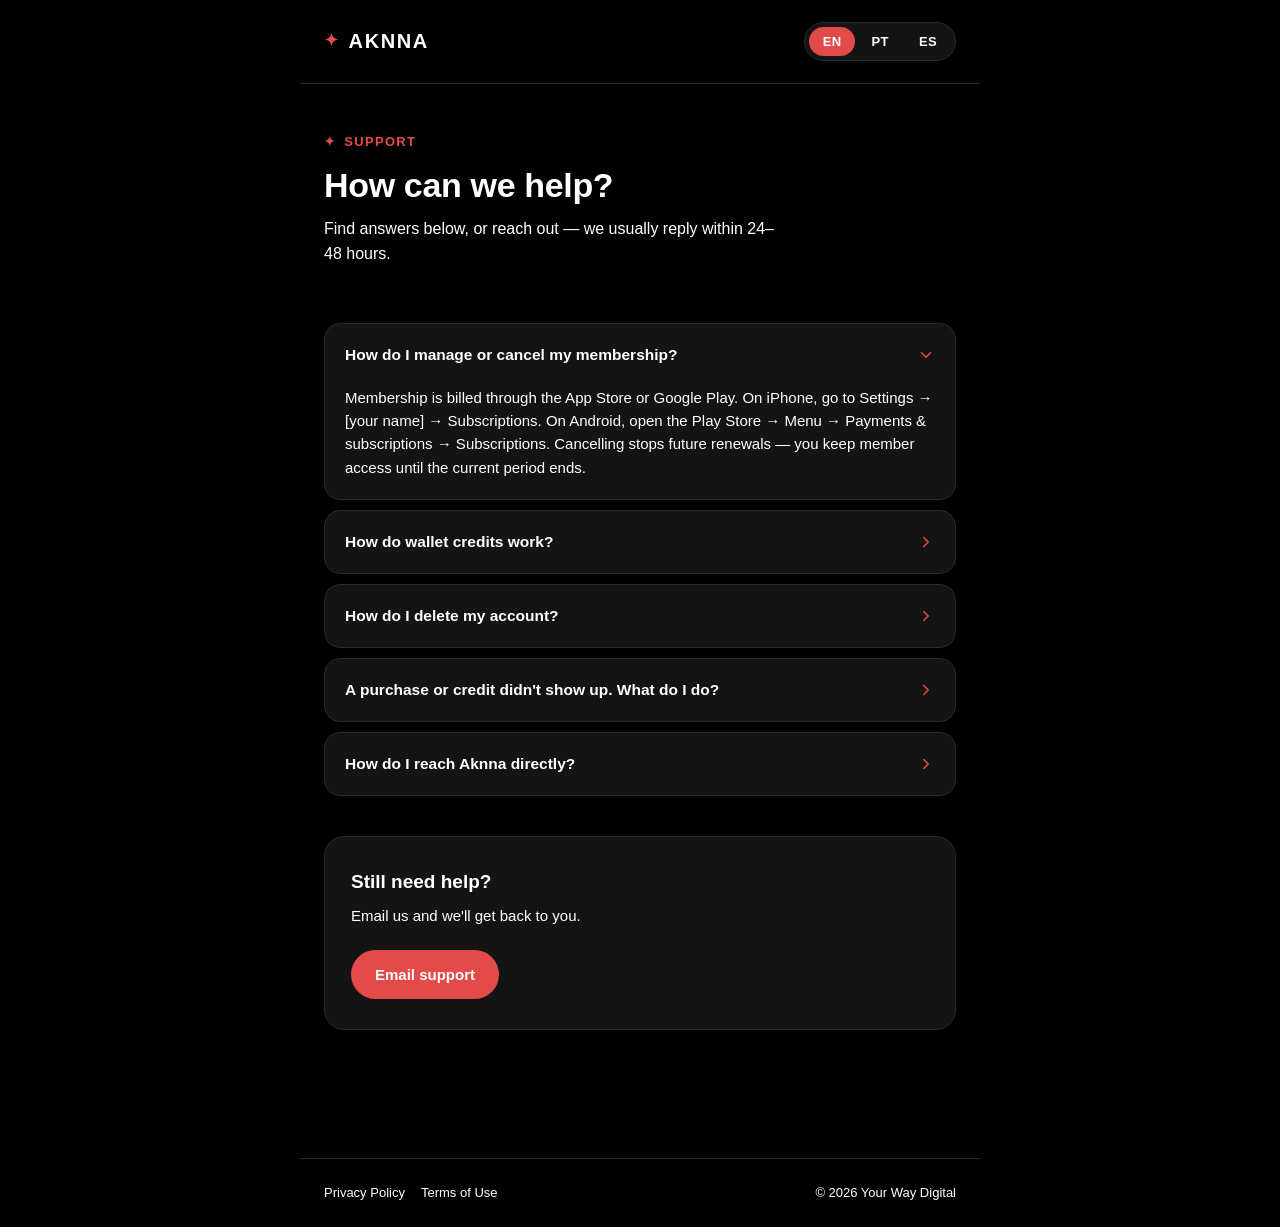
==== support.html @ e0038b05 "Add files via upload" ====
<!DOCTYPE html>
<html lang="en" data-lang="en">
<head>
<meta charset="UTF-8">
<meta name="viewport" content="width=device-width, initial-scale=1.0">
<title>AKNNA — Support</title>
<style>
  :root{
    --bg:#000000;
    --panel:#141414;
    --ink:#ffffff;
    --muted:#ffffff;
    --border:#2a2a2a;
    --accent:#e24b4a;
  }
  *{box-sizing:border-box;}
  html,body{margin:0;padding:0;}
  body{
    background:var(--bg);
    color:var(--ink);
    font-family:-apple-system,BlinkMacSystemFont,"Helvetica Neue",Arial,sans-serif;
    line-height:1.55;
    -webkit-font-smoothing:antialiased;
  }
  a{color:inherit;}
  .wrap{max-width:680px;margin:0 auto;padding:0 24px 80px;}

  header{
    display:flex;align-items:center;justify-content:space-between;
    padding:22px 24px;border-bottom:1px solid var(--border);
    max-width:680px;margin:0 auto;
  }
  .wordmark{
    display:flex;align-items:center;gap:9px;
    font-weight:800;font-size:20px;letter-spacing:0.08em;
  }
  .wordmark .mark{color:var(--accent);font-size:17px;}

  .lang-pill{
    display:flex;background:var(--panel);border-radius:999px;padding:4px;gap:2px;
    border:1px solid var(--border);
  }
  .lang-pill button{
    border:none;background:transparent;padding:7px 14px;border-radius:999px;
    font-size:13px;font-weight:700;color:var(--muted);cursor:pointer;
    letter-spacing:0.03em;font-family:inherit;
  }
  .lang-pill button.active{background:var(--accent);color:#fff;}
  .lang-pill button:focus-visible,
  a:focus-visible,
  summary:focus-visible,
  .btn:focus-visible{outline:2px solid var(--accent);outline-offset:2px;}

  .hero{padding:48px 0 8px;}
  .eyebrow{
    display:flex;align-items:center;gap:8px;
    color:var(--accent);font-weight:800;font-size:13px;letter-spacing:0.1em;
    text-transform:uppercase;margin:0 0 14px;
  }
  h1{font-size:34px;font-weight:800;letter-spacing:-0.01em;margin:0 0 12px;line-height:1.15;color:var(--ink);}
  .sub{color:var(--muted);font-size:16px;margin:0 0 40px;max-width:52ch;}

  section.faq{margin-top:8px;}
  details{
    background:var(--panel);border:1px solid var(--border);border-radius:16px;
    margin-bottom:10px;overflow:hidden;
  }
  summary{
    list-style:none;cursor:pointer;padding:19px 20px;
    display:flex;align-items:center;justify-content:space-between;gap:12px;
    font-weight:700;font-size:15.5px;color:var(--ink);
  }
  summary::-webkit-details-marker{display:none;}
  summary .chev{
    flex:0 0 auto;transition:transform .18s ease;color:var(--accent);
  }
  details[open] summary .chev{transform:rotate(90deg);}
  .faq-a{padding:0 20px 20px;color:var(--muted);font-size:15px;}
  .faq-a a{color:var(--accent);font-weight:600;text-decoration:none;}
  .faq-a a:hover{text-decoration:underline;}

  .contact{
    margin-top:40px;background:var(--panel);border:1px solid var(--border);
    border-radius:20px;padding:30px 26px;
  }
  .contact h2{font-size:19px;font-weight:800;margin:0 0 8px;color:var(--ink);}
  .contact p{color:var(--muted);margin:0 0 22px;font-size:15px;}
  .btn{
    display:inline-block;background:var(--accent);color:#fff;
    font-weight:700;font-size:15px;text-decoration:none;
    padding:13px 24px;border-radius:999px;
  }

  footer{
    max-width:680px;margin:48px auto 0;padding:24px;
    border-top:1px solid var(--border);
    display:flex;flex-wrap:wrap;gap:16px;align-items:center;justify-content:space-between;
    color:var(--muted);font-size:13px;
  }
  footer .links{display:flex;gap:16px;flex-wrap:wrap;}
  footer a{text-decoration:none;color:var(--muted);}
  footer a:hover{color:var(--ink);}

  span[data-i18n]{display:none;}
  div[data-i18n]{display:none;}
  html[data-lang="en"] [data-i18n="en"],
  html[data-lang="pt"] [data-i18n="pt"],
  html[data-lang="es"] [data-i18n="es"]{display:inline;}
  html[data-lang="en"] div[data-i18n="en"],
  html[data-lang="pt"] div[data-i18n="pt"],
  html[data-lang="es"] div[data-i18n="es"]{display:block;}

  @media (prefers-reduced-motion:reduce){
    *{transition:none !important;}
  }
</style>
</head>
<body>

<header>
  <div class="wordmark"><span class="mark">✦</span>AKNNA</div>
  <div class="lang-pill" role="group" aria-label="Language">
    <button type="button" data-set-lang="en" class="active">EN</button>
    <button type="button" data-set-lang="pt">PT</button>
    <button type="button" data-set-lang="es">ES</button>
  </div>
</header>

<div class="wrap">

  <div class="hero">
    <p class="eyebrow">
      <span>✦</span>
      <span data-i18n="en">Support</span><span data-i18n="pt">Suporte</span><span data-i18n="es">Soporte</span>
    </p>
    <h1>
      <span data-i18n="en">How can we help?</span>
      <span data-i18n="pt">Como podemos ajudar?</span>
      <span data-i18n="es">¿Cómo podemos ayudarte?</span>
    </h1>
    <p class="sub">
      <span data-i18n="en">Find answers below, or reach out — we usually reply within 24–48 hours.</span>
      <span data-i18n="pt">Veja as respostas abaixo, ou fale com a gente — normalmente respondemos em 24–48 horas.</span>
      <span data-i18n="es">Encuentra las respuestas abajo, o escríbenos — normalmente respondemos en 24–48 horas.</span>
    </p>
  </div>

  <section class="faq">

    <details open>
      <summary>
        <span>
          <span data-i18n="en">How do I manage or cancel my membership?</span>
          <span data-i18n="pt">Como gerencio ou cancelo minha assinatura?</span>
          <span data-i18n="es">¿Cómo gestiono o cancelo mi membresía?</span>
        </span>
        <svg class="chev" width="18" height="18" viewBox="0 0 24 24" fill="none"><path d="M9 6l6 6-6 6" stroke="currentColor" stroke-width="2" stroke-linecap="round" stroke-linejoin="round"/></svg>
      </summary>
      <div class="faq-a">
        <div data-i18n="en">Membership is billed through the App Store or Google Play. On iPhone, go to Settings → [your name] → Subscriptions. On Android, open the Play Store → Menu → Payments &amp; subscriptions → Subscriptions. Cancelling stops future renewals — you keep member access until the current period ends.</div>
        <div data-i18n="pt">A assinatura é cobrada pela App Store ou Google Play. No iPhone, vá em Ajustes → [seu nome] → Assinaturas. No Android, abra a Play Store → Menu → Pagamentos e assinaturas → Assinaturas. Cancelar interrompe as próximas renovações — você mantém o acesso de membro até o fim do período atual.</div>
        <div data-i18n="es">La membresía se cobra a través de la App Store o Google Play. En iPhone, ve a Ajustes → [tu nombre] → Suscripciones. En Android, abre Play Store → Menú → Pagos y suscripciones → Suscripciones. Cancelar detiene las próximas renovaciones — conservas el acceso de miembro hasta el final del período actual.</div>
      </div>
    </details>

    <details>
      <summary>
        <span>
          <span data-i18n="en">How do wallet credits work?</span>
          <span data-i18n="pt">Como funcionam os créditos da carteira?</span>
          <span data-i18n="es">¿Cómo funcionan los créditos de la cartera?</span>
        </span>
        <svg class="chev" width="18" height="18" viewBox="0 0 24 24" fill="none"><path d="M9 6l6 6-6 6" stroke="currentColor" stroke-width="2" stroke-linecap="round" stroke-linejoin="round"/></svg>
      </summary>
      <div class="faq-a">
        <div data-i18n="en">Credits are purchased inside the app and used for gifts, featured messages, song requests, and mix downloads. Credits don't expire, but purchases are final except where required by law.</div>
        <div data-i18n="pt">Os créditos são comprados dentro do app e usados para presentes, mensagens em destaque, pedidos de música e downloads de mixes. Os créditos não expiram, mas as compras são finais, exceto quando exigido por lei.</div>
        <div data-i18n="es">Los créditos se compran dentro de la app y se usan para regalos, mensajes destacados, solicitudes de canciones y descargas de mixes. Los créditos no caducan, pero las compras son definitivas salvo que la ley exija lo contrario.</div>
      </div>
    </details>

    <details>
      <summary>
        <span>
          <span data-i18n="en">How do I delete my account?</span>
          <span data-i18n="pt">Como excluo minha conta?</span>
          <span data-i18n="es">¿Cómo elimino mi cuenta?</span>
        </span>
        <svg class="chev" width="18" height="18" viewBox="0 0 24 24" fill="none"><path d="M9 6l6 6-6 6" stroke="currentColor" stroke-width="2" stroke-linecap="round" stroke-linejoin="round"/></svg>
      </summary>
      <div class="faq-a">
        <div data-i18n="en">Open the app, go to Profile, and choose Delete account — or use our <a href="delete-account.html">account deletion page</a>. Your data is removed or anonymized within 30 days, except where we're required to keep records by law.</div>
        <div data-i18n="pt">Abra o app, vá em Perfil e escolha Excluir conta — ou use nossa <a href="delete-account.html">página de exclusão de conta</a>. Seus dados são removidos ou anonimizados em até 30 dias, exceto quando somos obrigados a manter registros por lei.</div>
        <div data-i18n="es">Abre la app, ve a Perfil y elige Eliminar cuenta — o usa nuestra <a href="delete-account.html">página de eliminación de cuenta</a>. Tus datos se eliminan o anonimizan en un plazo de 30 días, salvo que debamos conservarlos por ley.</div>
      </div>
    </details>

    <details>
      <summary>
        <span>
          <span data-i18n="en">A purchase or credit didn't show up. What do I do?</span>
          <span data-i18n="pt">Uma compra ou crédito não apareceu. O que eu faço?</span>
          <span data-i18n="es">Una compra o crédito no apareció. ¿Qué hago?</span>
        </span>
        <svg class="chev" width="18" height="18" viewBox="0 0 24 24" fill="none"><path d="M9 6l6 6-6 6" stroke="currentColor" stroke-width="2" stroke-linecap="round" stroke-linejoin="round"/></svg>
      </summary>
      <div class="faq-a">
        <div data-i18n="en">Restart the app and check your balance in Wallet. If it still hasn't appeared after a few minutes, contact us with your purchase receipt and we'll sort it out.</div>
        <div data-i18n="pt">Reinicie o app e confira o saldo na Carteira. Se ainda não aparecer após alguns minutos, entre em contato com o comprovante da compra e resolvemos pra você.</div>
        <div data-i18n="es">Reinicia la app y revisa tu saldo en Cartera. Si tras unos minutos sigue sin aparecer, contáctanos con el recibo de la compra y lo resolvemos.</div>
      </div>
    </details>

    <details>
      <summary>
        <span>
          <span data-i18n="en">How do I reach Aknna directly?</span>
          <span data-i18n="pt">Como falo diretamente com a Aknna?</span>
          <span data-i18n="es">¿Cómo contacto directamente con Aknna?</span>
        </span>
        <svg class="chev" width="18" height="18" viewBox="0 0 24 24" fill="none"><path d="M9 6l6 6-6 6" stroke="currentColor" stroke-width="2" stroke-linecap="round" stroke-linejoin="round"/></svg>
      </summary>
      <div class="faq-a">
        <div data-i18n="en">Use Send message inside the app (Profile → Send message), or email us below.</div>
        <div data-i18n="pt">Use Enviar mensagem dentro do app (Perfil → Send message), ou envie um email abaixo.</div>
        <div data-i18n="es">Usa Enviar mensaje dentro de la app (Perfil → Send message), o escríbenos por email abajo.</div>
      </div>
    </details>

  </section>

  <div class="contact">
    <h2>
      <span data-i18n="en">Still need help?</span>
      <span data-i18n="pt">Ainda precisa de ajuda?</span>
      <span data-i18n="es">¿Aún necesitas ayuda?</span>
    </h2>
    <p>
      <span data-i18n="en">Email us and we'll get back to you.</span>
      <span data-i18n="pt">Escreva pra gente e a gente responde.</span>
      <span data-i18n="es">Escríbenos y te responderemos.</span>
    </p>
    <a class="btn" href="mailto:yourwaydigitalllc@gmail.com">
      <span data-i18n="en">Email support</span>
      <span data-i18n="pt">Enviar email</span>
      <span data-i18n="es">Enviar email</span>
    </a>
  </div>

</div>

<footer>
  <div class="links">
    <a href="privacy-policy.html">
      <span data-i18n="en">Privacy Policy</span>
      <span data-i18n="pt">Política de Privacidade</span>
      <span data-i18n="es">Política de Privacidad</span>
    </a>
    <a href="terms-of-use.html">
      <span data-i18n="en">Terms of Use</span>
      <span data-i18n="pt">Termos de Uso</span>
      <span data-i18n="es">Términos de Uso</span>
    </a>
  </div>
  <div>© 2026 Your Way Digital</div>
</footer>

<script>
  var buttons = document.querySelectorAll('[data-set-lang]');
  buttons.forEach(function(btn){
    btn.addEventListener('click', function(){
      var lang = btn.getAttribute('data-set-lang');
      document.documentElement.setAttribute('data-lang', lang);
      buttons.forEach(function(b){ b.classList.toggle('active', b === btn); });
    });
  });
</script>

</body>
</html>
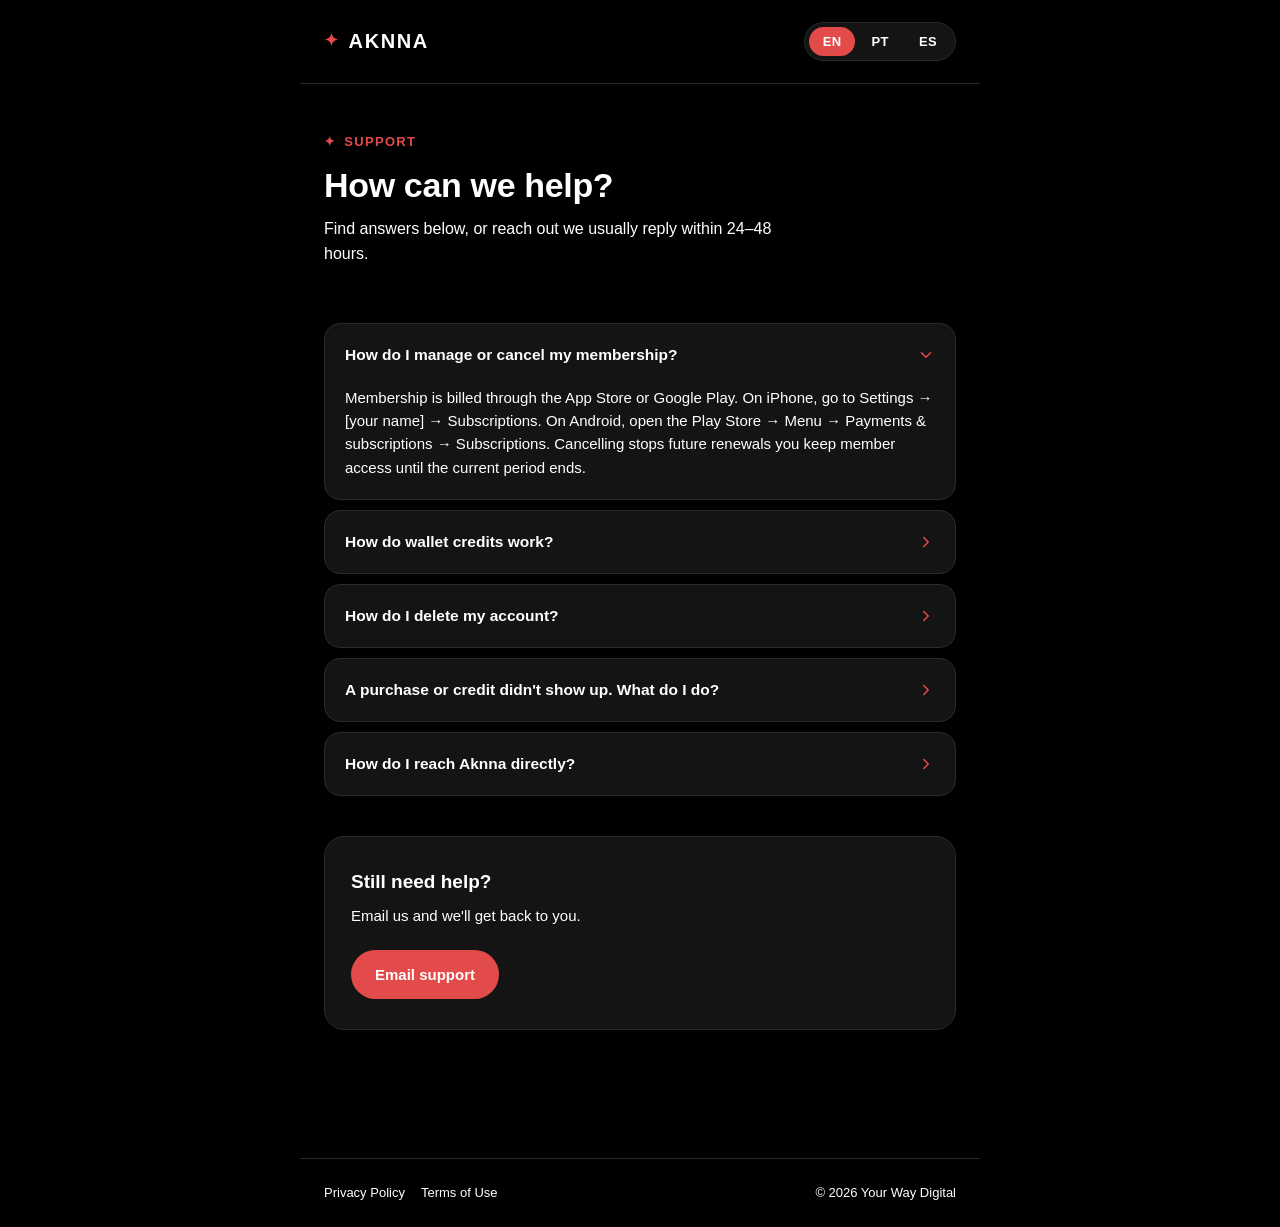
==== commit 9d25b4f1: "Revise membership billing details in support.html Updated membership billing information and improve" ====
--- a/support.html
+++ b/support.html
@@ -139,9 +139,9 @@
       <span data-i18n="es">¿Cómo podemos ayudarte?</span>
     </h1>
     <p class="sub">
-      <span data-i18n="en">Find answers below, or reach out — we usually reply within 24–48 hours.</span>
-      <span data-i18n="pt">Veja as respostas abaixo, ou fale com a gente — normalmente respondemos em 24–48 horas.</span>
-      <span data-i18n="es">Encuentra las respuestas abajo, o escríbenos — normalmente respondemos en 24–48 horas.</span>
+      <span data-i18n="en">Find answers below, or reach out we usually reply within 24–48 hours.</span>
+      <span data-i18n="pt">Veja as respostas abaixo, ou fale com a gente normalmente respondemos em 24–48 horas.</span>
+      <span data-i18n="es">Encuentra las respuestas abajo, o escríbenos normalmente respondemos en 24–48 horas.</span>
     </p>
   </div>
 
@@ -157,9 +157,9 @@
         <svg class="chev" width="18" height="18" viewBox="0 0 24 24" fill="none"><path d="M9 6l6 6-6 6" stroke="currentColor" stroke-width="2" stroke-linecap="round" stroke-linejoin="round"/></svg>
       </summary>
       <div class="faq-a">
-        <div data-i18n="en">Membership is billed through the App Store or Google Play. On iPhone, go to Settings → [your name] → Subscriptions. On Android, open the Play Store → Menu → Payments &amp; subscriptions → Subscriptions. Cancelling stops future renewals — you keep member access until the current period ends.</div>
-        <div data-i18n="pt">A assinatura é cobrada pela App Store ou Google Play. No iPhone, vá em Ajustes → [seu nome] → Assinaturas. No Android, abra a Play Store → Menu → Pagamentos e assinaturas → Assinaturas. Cancelar interrompe as próximas renovações — você mantém o acesso de membro até o fim do período atual.</div>
-        <div data-i18n="es">La membresía se cobra a través de la App Store o Google Play. En iPhone, ve a Ajustes → [tu nombre] → Suscripciones. En Android, abre Play Store → Menú → Pagos y suscripciones → Suscripciones. Cancelar detiene las próximas renovaciones — conservas el acceso de miembro hasta el final del período actual.</div>
+        <div data-i18n="en">Membership is billed through the App Store or Google Play. On iPhone, go to Settings → [your name] → Subscriptions. On Android, open the Play Store → Menu → Payments &amp; subscriptions → Subscriptions. Cancelling stops future renewals you keep member access until the current period ends.</div>
+        <div data-i18n="pt">A assinatura é cobrada pela App Store ou Google Play. No iPhone, vá em Ajustes → [seu nome] → Assinaturas. No Android, abra a Play Store → Menu → Pagamentos e assinaturas → Assinaturas. Cancelar interrompe as próximas renovações você mantém o acesso de membro até o fim do período atual.</div>
+        <div data-i18n="es">La membresía se cobra a través de la App Store o Google Play. En iPhone, ve a Ajustes → [tu nombre] → Suscripciones. En Android, abre Play Store → Menú → Pagos y suscripciones → Suscripciones. Cancelar detiene las próximas renovaciones conservas el acceso de miembro hasta el final del período actual.</div>
       </div>
     </details>
 
